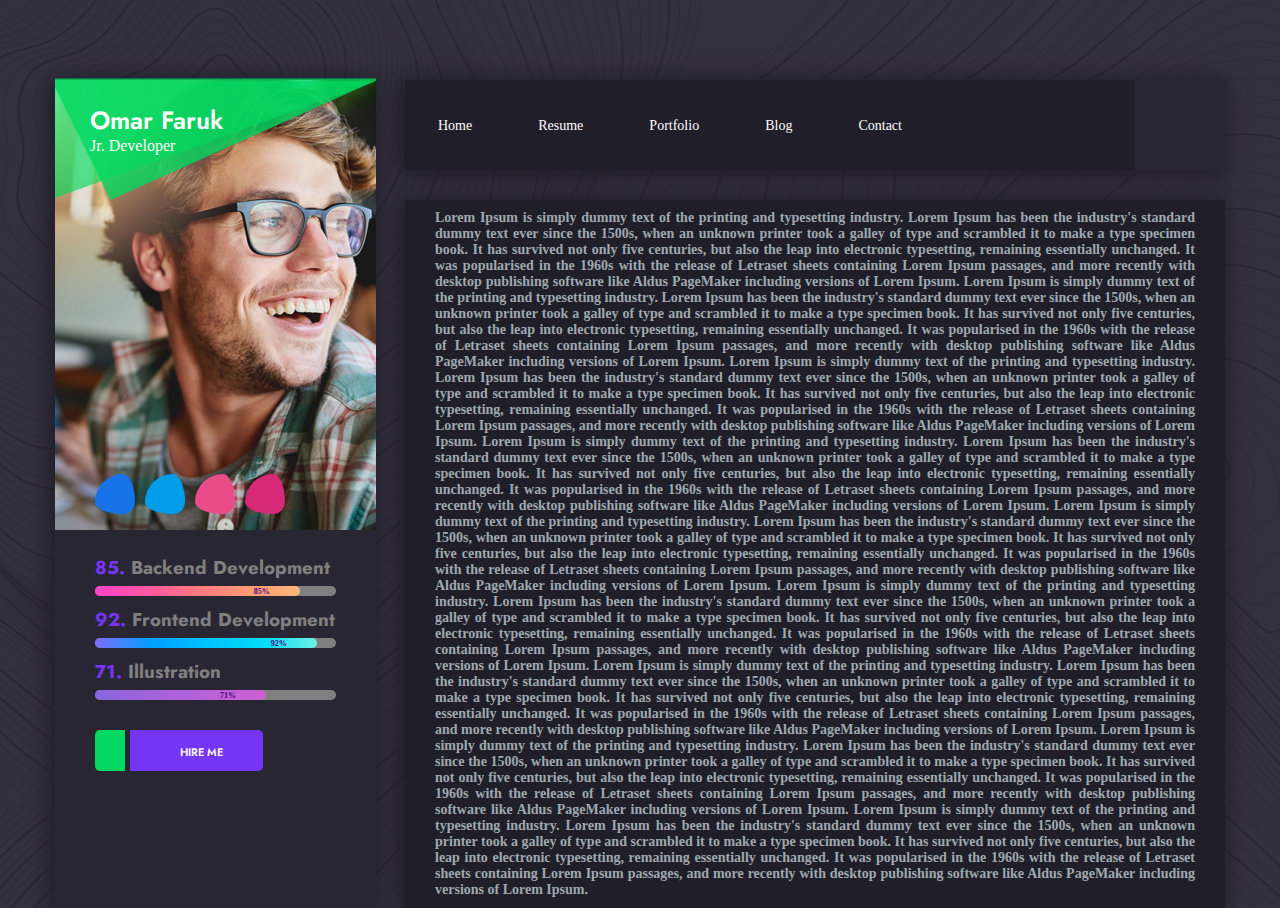
==== index.html @ 20cd709c "first commit" ====
<!DOCTYPE html>
<html lang="en">

<head>
    <meta charset="UTF-8">
    <meta http-equiv="X-UA-Compatible" content="IE=edge">
    <meta name="viewport" content="width=device-width, initial-scale=1.0">
    <title>Document</title>
    <link
        href="https://fonts.googleapis.com/css2?family=Jost:ital,wght@0,100;0,200;0,300;0,400;0,500;0,600;0,700;0,800;0,900;1,100;1,200;1,300;1,400;1,500;1,600;1,700;1,800;1,900&display=swap"
        rel="stylesheet">
    <link rel="stylesheet" href="https://pro.fontawesome.com/releases/v5.10.0/css/all.css"
        integrity="sha384-AYmEC3Yw5cVb3ZcuHtOA93w35dYTsvhLPVnYs9eStHfGJvOvKxVfELGroGkvsg+p" crossorigin="anonymous" />
    <link rel="stylesheet" href="assets/css/app.css">
</head>

<body>
    <div class="container">
        <div class="row">
            <div class="sideber-right">
                <div class="desination">
                    <div class="profile">
                        <div class="shape">
                            <svg class="shape1" viewBox="0 0 200 100">
                                <polygon points="-10 19, 210 19, 30 100" opacity=".8"></polygon>
                            </svg>
                            <svg class="shape1" viewBox="0 0 220 100">
                                <polygon points="0 19, 220 20, 0 100" opacity=".65"></polygon>
                            </svg>
                        </div>
                        <div class="profile-name">
                            <h1>Omar Faruk</h1>
                            <h2>Jr. Developer</h2>
                        </div>
                        <div class="social-button">
                            <img src="/assets/images/home_01/1.jpg" alt="">
                            <div class="icons">
                                <a href="#" class="fac"><i class="fab fa-facebook-f"></i></a>
                                <a href="#" class="twi"><i class="fab fa-twitter"></i></a>
                                <a href="#" class="dri"><i class="fab fa-dribbble"></i></a>
                                <a href="#" class="ins"><i class="fab fa-instagram"></i></a>
                            </div>
                        </div>
                    </div>
                </div>
                <div class="skills">
                    <div class="skills-area">
                        <div class="skills">
                            <div class="skills-title"><h3> <span>85.</span> Backend Development</h3></div>
                            <div class="skills-bar"></div>
                            <div class="html skills-fill">
                                <span class="skills-percent">85%</span>
                            </div>
                        </div>
                        <div class="skills">
                            <div class="skills-title"> <h3> <span>92.</span> Frontend Development</h3></div>
                            <div class="skills-bar"></div>
                            <div class="css skills-fill">
                                <span class="skills-percent">92%</span>
                            </div>
                        </div>
                        <div class="skills">
                            <div class="skills-title"><h3> <span>71.</span> Illustration</h3></div>
                            <div class="skills-bar"></div>
                            <div class="php skills-fill">
                                <span class="skills-percent">71%</span>
                            </div>
                        </div>
                    </div>
                    <div class="download-hire">
                        <button type="button" class="download"><i class="fas fa-cloud-download-alt"></i></button>
                        <button type="button" class="hire"> <i class="fas fa-hand-holding-usd"></i> <span>Hire Me</span></button>
                    </div>
                </div>
            </div>
            <div class="right">
                <div class="menu">
                        <div class="navbar">
                            <div class="home">
                                <a href="">
                                    <i class="fas fa-home"></i>
                                    <span>Home</span>
                                    </a>
                            </div>
                            <div class="home">
                                    <a href="">
                                        <i class="far fa-user"></i>
                                    <span>Resume</span>
                                </a>
                            </div>
                            <div class="home">
                                    <a href="">
                                        <i class="far fa-lightbulb"></i>
                                    <span>Portfolio</span>
                                </a>
                            </div>
                            <div class="home">
                                    <a href="">
                                        <i class="fas fa-clipboard-list"></i>
                                    <span>Blog</span>
                                </a>
                            </div>
                            <div class="home">
                                    <a href="">
                                        <i class="far fa-address-card"></i>
                                    <span>Contact</span>
                                </a>
                            </div>
                        </div>
                        <div class="toggler"> <i class="fas fa-sliders-h"></i></div>
                </div>
                <div class="content">
                    <div class="main-content">
                        <h3>Lorem Ipsum is simply dummy text of the printing and typesetting industry. Lorem Ipsum has been the industry's standard dummy text ever since the 1500s, when an unknown printer took a galley of type and scrambled it to make a type specimen book. It has survived not only five centuries, but also the leap into electronic typesetting, remaining essentially unchanged. It was popularised in the 1960s with the release of Letraset sheets containing Lorem Ipsum passages, and more recently with desktop publishing software like Aldus PageMaker including versions of Lorem Ipsum.
                            Lorem Ipsum is simply dummy text of the printing and typesetting industry. Lorem Ipsum has been the industry's standard dummy text ever since the 1500s, when an unknown printer took a galley of type and scrambled it to make a type specimen book. It has survived not only five centuries, but also the leap into electronic typesetting, remaining essentially unchanged. It was popularised in the 1960s with the release of Letraset sheets containing Lorem Ipsum passages, and more recently with desktop publishing software like Aldus PageMaker including versions of Lorem Ipsum.

                            Lorem Ipsum is simply dummy text of the printing and typesetting industry. Lorem Ipsum has been the industry's standard dummy text ever since the 1500s, when an unknown printer took a galley of type and scrambled it to make a type specimen book. It has survived not only five centuries, but also the leap into electronic typesetting, remaining essentially unchanged. It was popularised in the 1960s with the release of Letraset sheets containing Lorem Ipsum passages, and more recently with desktop publishing software like Aldus PageMaker including versions of Lorem Ipsum.

                            Lorem Ipsum is simply dummy text of the printing and typesetting industry. Lorem Ipsum has been the industry's standard dummy text ever since the 1500s, when an unknown printer took a galley of type and scrambled it to make a type specimen book. It has survived not only five centuries, but also the leap into electronic typesetting, remaining essentially unchanged. It was popularised in the 1960s with the release of Letraset sheets containing Lorem Ipsum passages, and more recently with desktop publishing software like Aldus PageMaker including versions of Lorem Ipsum.

                            Lorem Ipsum is simply dummy text of the printing and typesetting industry. Lorem Ipsum has been the industry's standard dummy text ever since the 1500s, when an unknown printer took a galley of type and scrambled it to make a type specimen book. It has survived not only five centuries, but also the leap into electronic typesetting, remaining essentially unchanged. It was popularised in the 1960s with the release of Letraset sheets containing Lorem Ipsum passages, and more recently with desktop publishing software like Aldus PageMaker including versions of Lorem Ipsum.

                            Lorem Ipsum is simply dummy text of the printing and typesetting industry. Lorem Ipsum has been the industry's standard dummy text ever since the 1500s, when an unknown printer took a galley of type and scrambled it to make a type specimen book. It has survived not only five centuries, but also the leap into electronic typesetting, remaining essentially unchanged. It was popularised in the 1960s with the release of Letraset sheets containing Lorem Ipsum passages, and more recently with desktop publishing software like Aldus PageMaker including versions of Lorem Ipsum.

                            Lorem Ipsum is simply dummy text of the printing and typesetting industry. Lorem Ipsum has been the industry's standard dummy text ever since the 1500s, when an unknown printer took a galley of type and scrambled it to make a type specimen book. It has survived not only five centuries, but also the leap into electronic typesetting, remaining essentially unchanged. It was popularised in the 1960s with the release of Letraset sheets containing Lorem Ipsum passages, and more recently with desktop publishing software like Aldus PageMaker including versions of Lorem Ipsum.

                            Lorem Ipsum is simply dummy text of the printing and typesetting industry. Lorem Ipsum has been the industry's standard dummy text ever since the 1500s, when an unknown printer took a galley of type and scrambled it to make a type specimen book. It has survived not only five centuries, but also the leap into electronic typesetting, remaining essentially unchanged. It was popularised in the 1960s with the release of Letraset sheets containing Lorem Ipsum passages, and more recently with desktop publishing software like Aldus PageMaker including versions of Lorem Ipsum.

                            Lorem Ipsum is simply dummy text of the printing and typesetting industry. Lorem Ipsum has been the industry's standard dummy text ever since the 1500s, when an unknown printer took a galley of type and scrambled it to make a type specimen book. It has survived not only five centuries, but also the leap into electronic typesetting, remaining essentially unchanged. It was popularised in the 1960s with the release of Letraset sheets containing Lorem Ipsum passages, and more recently with desktop publishing software like Aldus PageMaker including versions of Lorem Ipsum.


                        </h3>
                    </div>
                </div>
            </div>
        </div>
    </div>
</body>

</html>
---- assets/css/app.css ----
*{
    padding: 0;
    margin: 0;
    box-sizing: border-box;
}
:root{
    --blue: #007bff;
    --indigo: #7635f5;
    --purple: #6f42c1;
    --pink: #e83e8c;
    --red: #dc3545;
    --orange: #fd7e14;
    --yellow: #ffc107;
    --green: #28a745;
    --teal: #20c997;
    --cyan: #17a2b8;
    --white: #fff;
    --gray: #6c757d;
    --gray-dark: #343a40;
    --primary: #007bff;
    --secondary: #6c757d;
    --success: #28a745;
    --info: #17a2b8;
    --warning: #ffc107;
    --danger: #dc3545;
    --light: #f8f9fa;
    --dark: #343a40;
    --breakpoint-xs: 0;
    --breakpoint-sm: 576px;
    --breakpoint-md: 768px;
    --breakpoint-lg: 992px;
    --breakpoint-xl: 1200px;
    --fonts-web: 'Jost', sans-serif;
}
body{
    background:url(/assets/images/bg/1.png) no-repeat fixed top center #34313f;
    z-index: -0;
}
.container{
    padding-left: 15;
    padding-right: 15;
    margin-left: auto;
    margin-right: auto;
    width:1170px;
    
    
}
.row{
    width: 100%;
    display: flex;
    justify-content: space-between;
    margin-top: 80px;
    flex-wrap: wrap;
    flex-direction: row;
}
.sideber-right{
    position: relative;
    background-color: #292633;
    box-shadow: -3px 2px 21px 4px #201e29;
    display: flex;
    flex-direction: column;
}
.profile{
    position: relative;
}
.profile-name{
    position: absolute;
    padding: 30px 35px;

}
.icons{
    position: absolute;
    bottom: 20px;
    left: 0;
}
.shape svg{
        height: 150px;
        fill: #01d85f;
        width: 100%;
        position: absolute;
        top: -30px;
        z-index: 0;
}
.profile-name h1{
    font-size: 25px;
    line-height: 0.8;
    font-weight: 600;
    font-family: var(--fonts-web);
    color: var(--white);
    margin-bottom: 10px;
    z-index: 4;
}
.profile-name h2{
    font-size: 16px;
    font-weight: 400;
    line-height: .8;
    color: var(--white);
}
.icons{
    display: flex;
    justify-content: center;
    padding: 0 35px;
}
.icons .fac{
    background-color: #1773ea;
}
.icons .twi{
    background-color: #009deb;
}
.icons .dri{
    background-color: #ea4c89;
}
.icons .ins{
    background-color: #d62977;
}
.icons a{
    width: 40px;
    height: 40px;
    margin: 0 5px;
    padding: 15px;
    font-size: 14px;
    text-align: center;
    color: white;
    border-radius: 70% 30% 30% 70%/70% 70% 30% 30%;
}
.icons a:hover{
    background-color: #7635f5;
    border-radius: 30% 70% 70% 30%/30% 30% 70% 70%;
}
/* end */



/* end */


  /* end */

.skills-area{
      display: flex;
      flex-direction: column;
      padding: 20px 40px 20px;
}
.skills{
      position: relative;
      margin-bottom: 10px;
      z-index: 1;
}
.skills-title{
   font-size: 16px;
   color: gray;
   padding-bottom: 5px; 
   font-family: var(--fonts-web);
}
.skills-title h3 span{
    color: var(--indigo);
}
.skills-bar{
    width: 100%;
    background-color: grey;
    height: 10px;
    z-index: -1;
    border-radius: 100px;
    position: absolute;
} 
.skills-fill{
    height: 10px;
    border-radius: 100px;
    display: flex;
    justify-content: flex-end;
    align-items: center;
    padding-right: 30px;
    overflow: hidden;
}
.skills-percent{
    font-size: 8px;
    font-weight: bold;
    color: indigo;
}
.html{
    animation: html 2s;
    width: 85%;
    background-image: linear-gradient(to right,#ff43cb,#ff56a1,#ff7882,#ff9a74,#feb779);
}
.css{
    animation: css 2s;
    width: 92%;
    background-image: linear-gradient(to right,#806dfa,#009eff,#00c1ff,#00dcf8,#6ef2e1);
}
.php{
    animation: php 2s;
    width: 71%;
    background-image: linear-gradient(to right,#8865dd,#9c63dc,#ae62d9,#bf60d6,#cf5ed2);
}
@keyframes html{
    from{
        width: 0;
    }
    to{
        width: 85%;
    }
}
@keyframes css{
    from{
        width: 0;
    }
    to{
        width: 92%;
    }
}
@keyframes php{
    from{
        width: 0;
    }
    to{
        width: 71%;
    }
}
@media only screen and (max-width:750px){
    .skills-area{
        padding: 0 5%;
    }
}
/* end progress */
.download-hire{
    display: flex;
    margin-left: 40px;
    margin-bottom: 40px;
}
.download{
    padding: 10px 10px;
    background-color: #01d85f;
    color: whitesmoke;
    border: none;
    margin-right: 5px;
    border-top-left-radius: 5px;
    border-bottom-left-radius: 5px;

}
.download-hire i{
    font-size: 18px;
    padding-right: 10px;
}
.hire{
    padding: 10px 40px;
    background-color: #7635f5;
    color: whitesmoke;
    border: none;
    border-top-right-radius: 5px;
    border-bottom-right-radius: 5px;
}
.hire span{
    font-size: 11px;
    font-family: var(--fonts-web);
    font-weight: 600;
    letter-spacing: 1;
    text-transform: uppercase;
}

/* end left */
.right{
    width: 820px;
}
.menu{
    min-height: 90px;
    background-color: #201e29;
    box-shadow: -3px 2px 21px 4px #201e29;
    display: flex;
    justify-content: space-between;
    margin-bottom: 30px;
}
.toggler{
    width: 90px;
    height: 90px;
    background-color: #292633;
    display: flex;
    justify-content: center;
    align-items: center;
    font-size: 40px;
    color: whitesmoke;
}
.navbar{
    width: 530px;
    display: flex;
    justify-content: space-around;
    align-items: center;
}
.home{
    display: flex;
    justify-content: center;
    align-items: center;
}
.home a{
    text-decoration: none;
    position: relative;
    z-index: 2;
}
.home a span{
    color: var(--white);
    font-size: 14px;
}
.home a i{
    color: #7635f5;
    font-size: 30px;
    position: absolute;
    top: -5px;
    left: 0;
    z-index: -2;
    opacity: .4;
}

.navbar:after {
    height: 15px;
    width: 1px;
    position: absolute;
    right: 0;
    top: 0;
    bottom: 0;
    margin: auto 0;
    content: '';
    background: #34313f;
}

.content{
    padding: 10px 30px;
    background-color: #201e29;
    box-shadow: -3px 2px 21px 4px #201e29;
}
.main-content h3{
    font-size: 14px;
    line-height: 16px;
    color: #9fa8af;
    text-align: justify;
}
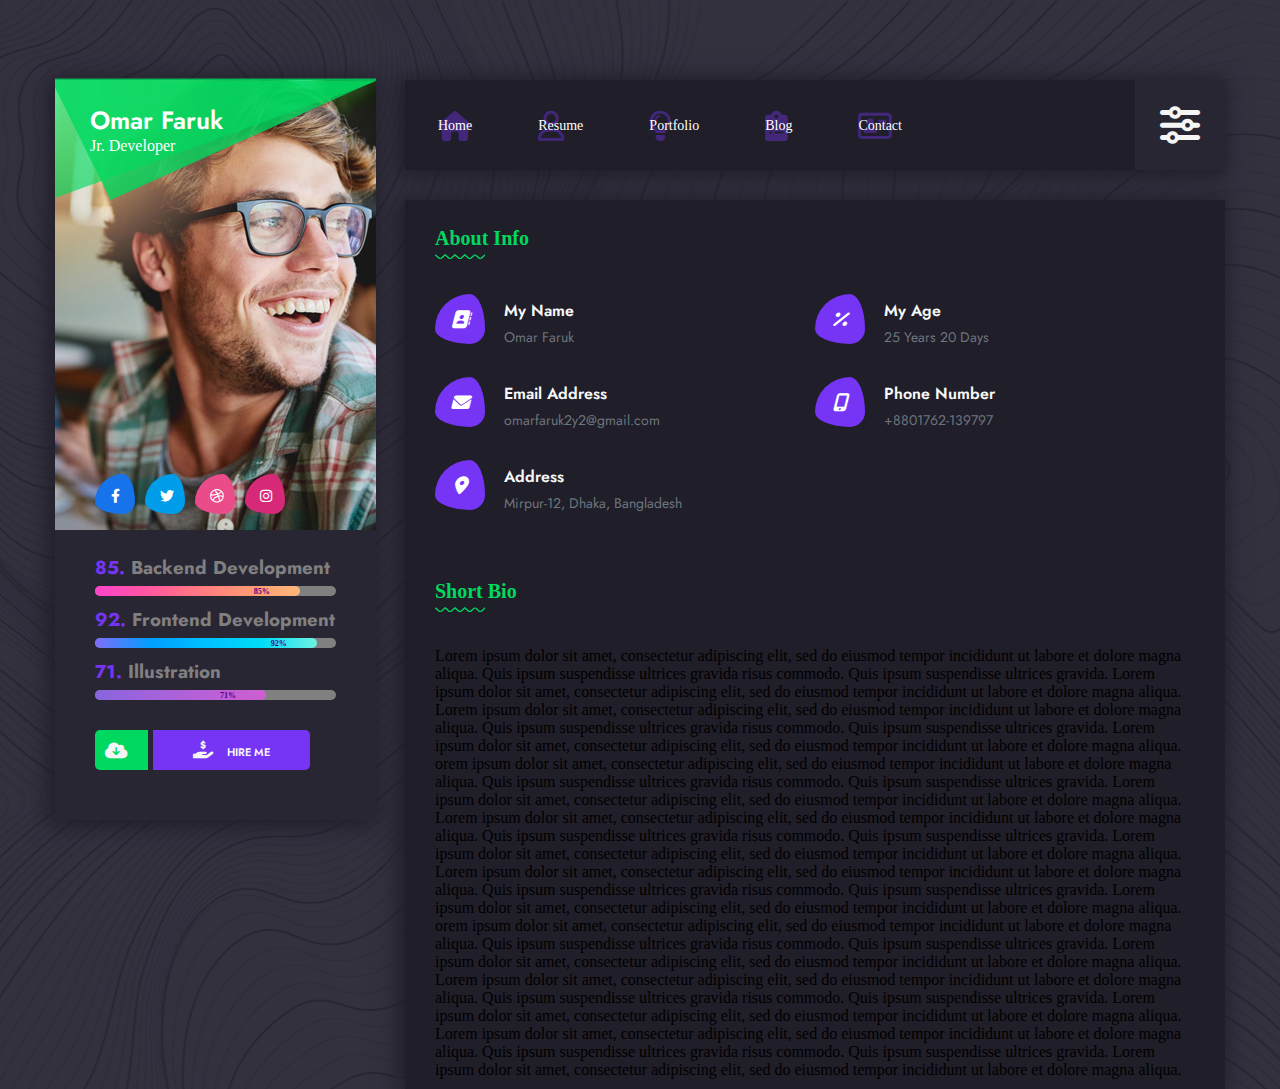
==== commit 747f260d: "first commit" ====
--- a/index.html
+++ b/index.html
@@ -9,9 +9,8 @@
     <link
         href="https://fonts.googleapis.com/css2?family=Jost:ital,wght@0,100;0,200;0,300;0,400;0,500;0,600;0,700;0,800;0,900;1,100;1,200;1,300;1,400;1,500;1,600;1,700;1,800;1,900&display=swap"
         rel="stylesheet">
-    <link rel="stylesheet" href="https://pro.fontawesome.com/releases/v5.10.0/css/all.css"
-        integrity="sha384-AYmEC3Yw5cVb3ZcuHtOA93w35dYTsvhLPVnYs9eStHfGJvOvKxVfELGroGkvsg+p" crossorigin="anonymous" />
-    <link rel="stylesheet" href="assets/css/app.css">
+    <link rel="stylesheet" href="https://cdnjs.cloudflare.com/ajax/libs/font-awesome/6.0.0-beta3/css/all.min.css" />
+    <link rel="stylesheet" href="assets/css/app.css" />
 </head>
 
 <body>
@@ -46,21 +45,27 @@
                 <div class="skills">
                     <div class="skills-area">
                         <div class="skills">
-                            <div class="skills-title"><h3> <span>85.</span> Backend Development</h3></div>
+                            <div class="skills-title">
+                                <h3> <span>85.</span> Backend Development</h3>
+                            </div>
                             <div class="skills-bar"></div>
                             <div class="html skills-fill">
                                 <span class="skills-percent">85%</span>
                             </div>
                         </div>
                         <div class="skills">
-                            <div class="skills-title"> <h3> <span>92.</span> Frontend Development</h3></div>
+                            <div class="skills-title">
+                                <h3> <span>92.</span> Frontend Development</h3>
+                            </div>
                             <div class="skills-bar"></div>
                             <div class="css skills-fill">
                                 <span class="skills-percent">92%</span>
                             </div>
                         </div>
                         <div class="skills">
-                            <div class="skills-title"><h3> <span>71.</span> Illustration</h3></div>
+                            <div class="skills-title">
+                                <h3> <span>71.</span> Illustration</h3>
+                            </div>
                             <div class="skills-bar"></div>
                             <div class="php skills-fill">
                                 <span class="skills-percent">71%</span>
@@ -69,67 +74,112 @@
                     </div>
                     <div class="download-hire">
                         <button type="button" class="download"><i class="fas fa-cloud-download-alt"></i></button>
-                        <button type="button" class="hire"> <i class="fas fa-hand-holding-usd"></i> <span>Hire Me</span></button>
+                        <button type="button" class="hire"> <i class="fas fa-hand-holding-usd"></i> <span>Hire
+                                Me</span></button>
                     </div>
                 </div>
             </div>
             <div class="right">
                 <div class="menu">
-                        <div class="navbar">
-                            <div class="home">
-                                <a href="">
-                                    <i class="fas fa-home"></i>
-                                    <span>Home</span>
-                                    </a>
-                            </div>
-                            <div class="home">
-                                    <a href="">
-                                        <i class="far fa-user"></i>
-                                    <span>Resume</span>
-                                </a>
-                            </div>
-                            <div class="home">
-                                    <a href="">
-                                        <i class="far fa-lightbulb"></i>
-                                    <span>Portfolio</span>
-                                </a>
-                            </div>
-                            <div class="home">
-                                    <a href="">
-                                        <i class="fas fa-clipboard-list"></i>
-                                    <span>Blog</span>
-                                </a>
-                            </div>
-                            <div class="home">
-                                    <a href="">
-                                        <i class="far fa-address-card"></i>
-                                    <span>Contact</span>
-                                </a>
-                            </div>
+                    <div class="navbar">
+                        <div class="home">
+                            <a href="">
+                                <i class="fas fa-home"></i>
+                                <span>Home</span>
+                            </a>
                         </div>
-                        <div class="toggler"> <i class="fas fa-sliders-h"></i></div>
+                        <div class="home">
+                            <a href="">
+                                <i class="far fa-user"></i>
+                                <span>Resume</span>
+                            </a>
+                        </div>
+                        <div class="home">
+                            <a href="">
+                                <i class="far fa-lightbulb"></i>
+                                <span>Portfolio</span>
+                            </a>
+                        </div>
+                        <div class="home">
+                            <a href="">
+                                <i class="fas fa-clipboard-list"></i>
+                                <span>Blog</span>
+                            </a>
+                        </div>
+                        <div class="home">
+                            <a href="">
+                                <i class="far fa-address-card"></i>
+                                <span>Contact</span>
+                            </a>
+                        </div>
+                    </div>
+                    <div class="toggler"> <i class="fas fa-sliders-h"></i></div>
                 </div>
                 <div class="content">
                     <div class="main-content">
-                        <h3>Lorem Ipsum is simply dummy text of the printing and typesetting industry. Lorem Ipsum has been the industry's standard dummy text ever since the 1500s, when an unknown printer took a galley of type and scrambled it to make a type specimen book. It has survived not only five centuries, but also the leap into electronic typesetting, remaining essentially unchanged. It was popularised in the 1960s with the release of Letraset sheets containing Lorem Ipsum passages, and more recently with desktop publishing software like Aldus PageMaker including versions of Lorem Ipsum.
-                            Lorem Ipsum is simply dummy text of the printing and typesetting industry. Lorem Ipsum has been the industry's standard dummy text ever since the 1500s, when an unknown printer took a galley of type and scrambled it to make a type specimen book. It has survived not only five centuries, but also the leap into electronic typesetting, remaining essentially unchanged. It was popularised in the 1960s with the release of Letraset sheets containing Lorem Ipsum passages, and more recently with desktop publishing software like Aldus PageMaker including versions of Lorem Ipsum.
-
-                            Lorem Ipsum is simply dummy text of the printing and typesetting industry. Lorem Ipsum has been the industry's standard dummy text ever since the 1500s, when an unknown printer took a galley of type and scrambled it to make a type specimen book. It has survived not only five centuries, but also the leap into electronic typesetting, remaining essentially unchanged. It was popularised in the 1960s with the release of Letraset sheets containing Lorem Ipsum passages, and more recently with desktop publishing software like Aldus PageMaker including versions of Lorem Ipsum.
-
-                            Lorem Ipsum is simply dummy text of the printing and typesetting industry. Lorem Ipsum has been the industry's standard dummy text ever since the 1500s, when an unknown printer took a galley of type and scrambled it to make a type specimen book. It has survived not only five centuries, but also the leap into electronic typesetting, remaining essentially unchanged. It was popularised in the 1960s with the release of Letraset sheets containing Lorem Ipsum passages, and more recently with desktop publishing software like Aldus PageMaker including versions of Lorem Ipsum.
-
-                            Lorem Ipsum is simply dummy text of the printing and typesetting industry. Lorem Ipsum has been the industry's standard dummy text ever since the 1500s, when an unknown printer took a galley of type and scrambled it to make a type specimen book. It has survived not only five centuries, but also the leap into electronic typesetting, remaining essentially unchanged. It was popularised in the 1960s with the release of Letraset sheets containing Lorem Ipsum passages, and more recently with desktop publishing software like Aldus PageMaker including versions of Lorem Ipsum.
-
-                            Lorem Ipsum is simply dummy text of the printing and typesetting industry. Lorem Ipsum has been the industry's standard dummy text ever since the 1500s, when an unknown printer took a galley of type and scrambled it to make a type specimen book. It has survived not only five centuries, but also the leap into electronic typesetting, remaining essentially unchanged. It was popularised in the 1960s with the release of Letraset sheets containing Lorem Ipsum passages, and more recently with desktop publishing software like Aldus PageMaker including versions of Lorem Ipsum.
-
-                            Lorem Ipsum is simply dummy text of the printing and typesetting industry. Lorem Ipsum has been the industry's standard dummy text ever since the 1500s, when an unknown printer took a galley of type and scrambled it to make a type specimen book. It has survived not only five centuries, but also the leap into electronic typesetting, remaining essentially unchanged. It was popularised in the 1960s with the release of Letraset sheets containing Lorem Ipsum passages, and more recently with desktop publishing software like Aldus PageMaker including versions of Lorem Ipsum.
-
-                            Lorem Ipsum is simply dummy text of the printing and typesetting industry. Lorem Ipsum has been the industry's standard dummy text ever since the 1500s, when an unknown printer took a galley of type and scrambled it to make a type specimen book. It has survived not only five centuries, but also the leap into electronic typesetting, remaining essentially unchanged. It was popularised in the 1960s with the release of Letraset sheets containing Lorem Ipsum passages, and more recently with desktop publishing software like Aldus PageMaker including versions of Lorem Ipsum.
-
-                            Lorem Ipsum is simply dummy text of the printing and typesetting industry. Lorem Ipsum has been the industry's standard dummy text ever since the 1500s, when an unknown printer took a galley of type and scrambled it to make a type specimen book. It has survived not only five centuries, but also the leap into electronic typesetting, remaining essentially unchanged. It was popularised in the 1960s with the release of Letraset sheets containing Lorem Ipsum passages, and more recently with desktop publishing software like Aldus PageMaker including versions of Lorem Ipsum.
-
-
-                        </h3>
+                        <div class="heading">
+                            <h3>About Info</h3>
+                        </div>
+                        <div class="about">
+                            <div class="about-name">
+                                <i class="about_user">
+                                
+                                </i>
+                                <h3>My Name</h3>
+                                <p>Omar Faruk</p>
+                            </div>
+                            <div class="about-name">
+                                <i class="about_age">
+                                
+                                </i>
+                                <h3>My Age</h3>
+                                <p>25 Years 20 Days</p>
+                            </div>
+                            <div class="about-name">
+                                <i class="about_email">
+                                
+                                </i>
+                                <h3>Email Address</h3>
+                                <p>omarfaruk2y2@gmail.com</p>
+                            </div>
+                            <div class="about-name">
+                                <i class="about_phone">
+                                
+                                </i>
+                                <h3>Phone Number</h3>
+                                <p>+8801762-139797</p>
+                            </div>
+                            <div class="about-name">
+                                <i class="about_address">
+                                
+                                </i>
+                                <h3>Address</h3>
+                                <p>Mirpur-12, Dhaka, Bangladesh</p>
+                            </div>
+                        </div>
+                    </div>
+                    <div class="short-bio">
+                        <div class="row-bio">
+                            <div class="heading">
+                                <h3>Short Bio</h3>
+                                    Lorem ipsum dolor sit amet, consectetur adipiscing elit, sed do eiusmod tempor incididunt ut labore et dolore magna aliqua. Quis ipsum suspendisse ultrices gravida risus commodo. Quis ipsum suspendisse ultrices gravida.
+                                    Lorem ipsum dolor sit amet, consectetur adipiscing elit, sed do eiusmod tempor incididunt ut labore et dolore magna aliqua.
+                                    Lorem ipsum dolor sit amet, consectetur adipiscing elit, sed do eiusmod tempor incididunt ut labore et dolore magna aliqua. Quis ipsum suspendisse ultrices gravida risus commodo. Quis ipsum suspendisse ultrices gravida.
+                                    Lorem ipsum dolor sit amet, consectetur adipiscing elit, sed do eiusmod tempor incididunt ut labore et dolore magna aliqua.
+                                    orem ipsum dolor sit amet, consectetur adipiscing elit, sed do eiusmod tempor incididunt ut labore et dolore magna aliqua. Quis ipsum suspendisse ultrices gravida risus commodo. Quis ipsum suspendisse ultrices gravida.
+                                    Lorem ipsum dolor sit amet, consectetur adipiscing elit, sed do eiusmod tempor incididunt ut labore et dolore magna aliqua.
+                                    Lorem ipsum dolor sit amet, consectetur adipiscing elit, sed do eiusmod tempor incididunt ut labore et dolore magna aliqua. Quis ipsum suspendisse ultrices gravida risus commodo. Quis ipsum suspendisse ultrices gravida.
+                                    Lorem ipsum dolor sit amet, consectetur adipiscing elit, sed do eiusmod tempor incididunt ut labore et dolore magna aliqua.
+                                    Lorem ipsum dolor sit amet, consectetur adipiscing elit, sed do eiusmod tempor incididunt ut labore et dolore magna aliqua. Quis ipsum suspendisse ultrices gravida risus commodo. Quis ipsum suspendisse ultrices gravida.
+                                    Lorem ipsum dolor sit amet, consectetur adipiscing elit, sed do eiusmod tempor incididunt ut labore et dolore magna aliqua.
+                                    orem ipsum dolor sit amet, consectetur adipiscing elit, sed do eiusmod tempor incididunt ut labore et dolore magna aliqua. Quis ipsum suspendisse ultrices gravida risus commodo. Quis ipsum suspendisse ultrices gravida.
+                                    Lorem ipsum dolor sit amet, consectetur adipiscing elit, sed do eiusmod tempor incididunt ut labore et dolore magna aliqua.
+                                    Lorem ipsum dolor sit amet, consectetur adipiscing elit, sed do eiusmod tempor incididunt ut labore et dolore magna aliqua. Quis ipsum suspendisse ultrices gravida risus commodo. Quis ipsum suspendisse ultrices gravida.
+                                    Lorem ipsum dolor sit amet, consectetur adipiscing elit, sed do eiusmod tempor incididunt ut labore et dolore magna aliqua.
+                                    Lorem ipsum dolor sit amet, consectetur adipiscing elit, sed do eiusmod tempor incididunt ut labore et dolore magna aliqua. Quis ipsum suspendisse ultrices gravida risus commodo. Quis ipsum suspendisse ultrices gravida.
+                                    Lorem ipsum dolor sit amet, consectetur adipiscing elit, sed do eiusmod tempor incididunt ut labore et dolore magna aliqua.
+                            </div>
+                        </div>
                     </div>
                 </div>
             </div>
--- a/assets/css/app.css
+++ b/assets/css/app.css
@@ -1,3 +1,4 @@
+
 *{
     padding: 0;
     margin: 0;
@@ -59,6 +60,7 @@
     box-shadow: -3px 2px 21px 4px #201e29;
     display: flex;
     flex-direction: column;
+    align-self: baseline;
 }
 .profile{
     position: relative;
@@ -326,9 +328,117 @@
     background-color: #201e29;
     box-shadow: -3px 2px 21px 4px #201e29;
 }
-.main-content h3{
+.heading h3{
+    font-weight: 700;
+    font-size: 20px;
+    color: #01d85f;
+    letter-spacing: 0;
+    line-height: .8;
+    margin: 0 0 35px;
+    position: relative;
+    padding: 20px 0 13px;
+}
+.heading h3::after{
+    content:'';
+    position: absolute;
+    bottom: 0;
+    left: 0;
+    height: 5px;
+    width: 50px;
+    background: url(/assets/images/bg/2.png);
+}
+.about{
+    display: flex;
+    flex-wrap: wrap;
+}
+.about-info{
+    width: 50%;
+    display: flex;
+    margin-bottom: 30px;
+}
+/* .icons i{
+    font-size: 18px;
+    color: var(--white);
+    background-color: var(--indigo);
+    padding: 15px 0;
+    text-align: center;
+    width: 50px;
+    height: 50px;
+    border-radius: 70% 30% 30% 70%/70% 70% 30% 30%;
+} */
+/* .icons i:hover{
+    background-color: #35f54f;
+    border-radius: 30% 70% 70% 30%/30% 30% 70% 70%;
+} */
+
+.about-name h3{
+    font-size: 16px;
+    font-weight: 600;
+    font-family: var(--fonts-web);
+    color: var(--light);
+    margin-bottom: 5px;
+}
+.about-name p{
     font-size: 14px;
-    line-height: 16px;
-    color: #9fa8af;
-    text-align: justify;
-}+    font-weight: 400px;
+    font-family: var(--fonts-web);
+    color: var(--gray);
+}
+/* end about-info */
+/* start short bio */
+
+.short-bio{
+    margin-top: 20px;
+}
+.about-name{
+    position: relative;
+    padding-left: 69px;
+    padding-top: 5px;
+    min-height: 50px;
+    margin-bottom: 30px;
+    width: 50%;
+}
+.about-name i{
+    position: absolute;
+    left: 0;
+    top: 0;
+    width: 50px;
+    height: 50px;
+    background: #7635f5;
+    color: #fff;
+    border-radius: 70% 30% 30% 70%/70% 70% 30% 30%;
+    font-size: 18px;
+    line-height: 1;
+    text-align: center;
+    padding: 16px 0;
+}
+.about-name:hover i{
+    border-radius: 30% 70% 70% 30%/30% 30% 70% 70%;
+    background: #01d85f;
+}
+.about_user::before{
+    content: "\f2b9";
+    font-weight: 700;
+    font-family: 'FontAwesome';
+}
+.about_age::before{
+    content: "\f541";
+    font-weight: 700;
+    font-family: 'FontAwesome';
+}
+.about_email::before{
+    content: "\f0e0";
+    font-weight: 700;
+    font-family: 'FontAwesome';
+}
+.about_phone::before{
+    content: "\f3cd";
+    font-weight: 700;
+    font-family: 'FontAwesome';
+}
+.about_address::before{
+    content: "\f3c5";
+    font-weight: 700;
+    font-family: 'FontAwesome';
+}
+/* end short bio */
